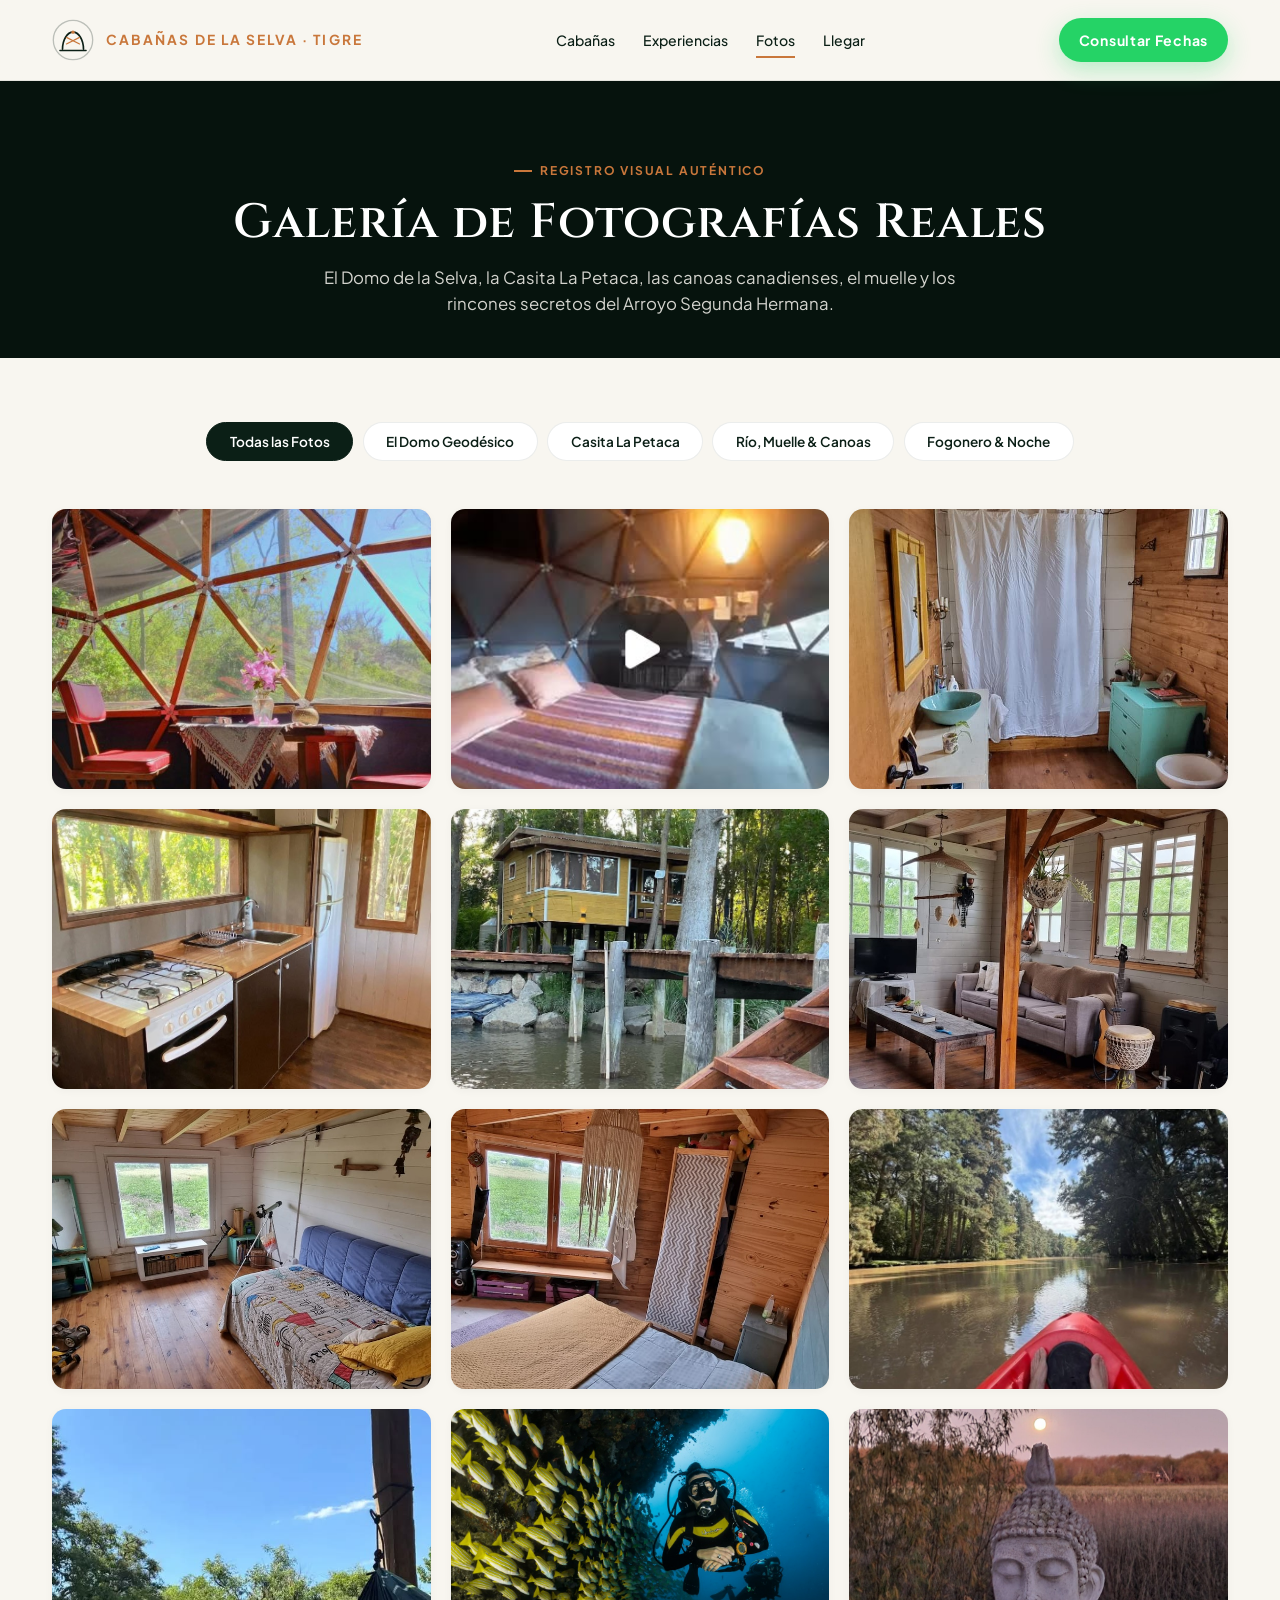
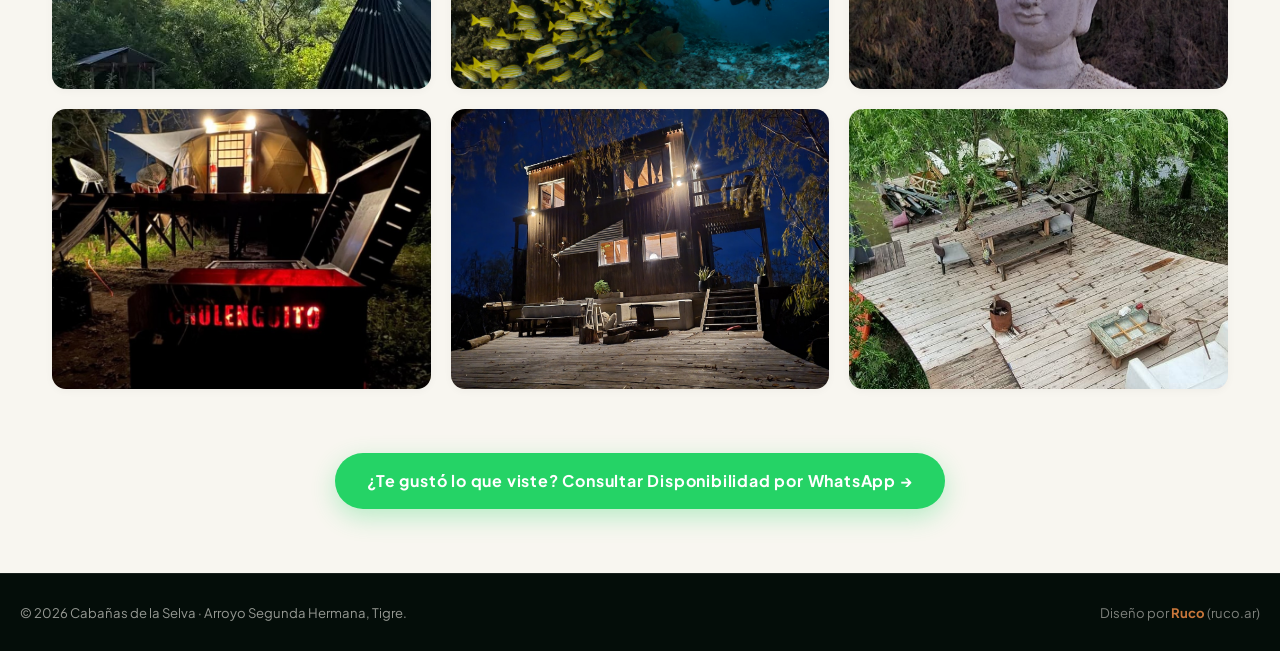
==== galeria.html @ 5b9f51e4 "subida del proyecto" ====
<!DOCTYPE html>
<html lang="es">
<head>
  <meta charset="UTF-8">
  <meta name="viewport" content="width=device-width, initial-scale=1.0">
  <title>Galería de Fotos Reales · Domo de la Selva & Casita La Petaca | Delta de Tigre</title>
  
  <meta name="description" content="Recorrido fotográfico completo de Cabañas de la Selva: El Domo geodésico, Casita La Petaca, muelle privado, canoas sobre el Arroyo Segunda Hermana y fogonero bajo las estrellas.">
  <meta name="author" content="Ruco · ruco.ar">

  <!-- Open Graph -->
  <meta property="og:type" content="website">
  <meta property="og:title" content="Galería de Fotos Reales · Cabañas de la Selva Tigre">
  <meta property="og:description" content="Fotografías 100% auténticas del Domo de la Selva, Casita La Petaca y la vida en la isla.">
  <meta property="og:image" content="images/hero-domoselva.jpg">

  <!-- Favicon -->
  <link rel="icon" type="image/svg+xml" href="data:image/svg+xml,%3Csvg xmlns='http://www.w3.org/2000/svg' viewBox='0 0 32 32'%3E%3Cpath fill='%230b1f16' d='M16 2C8.3 2 2 8.3 2 16s6.3 14 14 14 14-6.3 14-14S23.7 2 16 2zm1 4.2c3.5 1.2 6.5 4.5 7.2 8.5H17V6.2zm-2 0V15H7.8C8.5 11 11.5 7.4 15 6.2zM7.5 17H15v8.8C11.5 24.6 8.5 21 7.5 17zm9.5 8.8V17h7.5c-1 4-4 7.6-7.5 8.8z'/%3E%3C/svg%3E">

  <!-- Fonts & Styles -->
  <link rel="preconnect" href="https://fonts.googleapis.com">
  <link rel="preconnect" href="https://fonts.gstatic.com" crossorigin>
  <link rel="stylesheet" href="css/styles.css">

  <style>
    .gallery-hero {
      background-color: var(--color-primary-dark);
      color: #fff;
      padding: clamp(3rem, 6vw, 4.5rem) 0 2.5rem;
      text-align: center;
      position: relative;
    }
    .gallery-filter-bar {
      display: flex;
      justify-content: center;
      flex-wrap: wrap;
      gap: 0.6rem;
      margin: 2rem 0 3rem;
    }
    .filter-btn {
      padding: 0.6rem 1.4rem;
      border-radius: var(--radius-full);
      font-size: 0.85rem;
      font-weight: 600;
      background: var(--color-bg-surface);
      border: 1px solid var(--color-border);
      color: var(--color-primary);
      cursor: pointer;
      transition: all var(--transition-fast);
    }
    .filter-btn.active, .filter-btn:hover {
      background: var(--color-primary);
      color: #fff;
      border-color: var(--color-primary);
    }
    .gallery-masonry {
      display: grid;
      grid-template-columns: 1fr;
      gap: 1.25rem;
      margin-bottom: 4rem;
    }
    @media (min-width: 640px) {
      .gallery-masonry {
        grid-template-columns: repeat(2, 1fr);
      }
    }
    @media (min-width: 1024px) {
      .gallery-masonry {
        grid-template-columns: repeat(3, 1fr);
      }
    }
    .gallery-card {
      position: relative;
      border-radius: var(--radius-md);
      overflow: hidden;
      background: var(--color-bg-alt);
      box-shadow: var(--shadow-sm);
      transition: all var(--transition-normal);
      display: block;
      height: 280px;
    }
    .gallery-card:hover {
      transform: translateY(-4px);
      box-shadow: var(--shadow-md);
    }
    .gallery-card img {
      width: 100%;
      height: 100%;
      object-fit: cover;
      transition: transform var(--transition-slow);
    }
    .gallery-card:hover img {
      transform: scale(1.05);
    }
    .gallery-card-overlay {
      position: absolute;
      inset: 0;
      background: linear-gradient(to top, rgba(11, 31, 22, 0.85) 0%, transparent 60%);
      opacity: 0;
      display: flex;
      flex-direction: column;
      justify-content: flex-end;
      padding: 1.25rem;
      color: #fff;
      transition: opacity var(--transition-fast);
    }
    .gallery-card:hover .gallery-card-overlay {
      opacity: 1;
    }
    .gallery-card-title {
      font-size: 1rem;
      font-weight: 600;
      color: #fff;
    }
    .gallery-card-cat {
      font-size: 0.75rem;
      color: var(--color-accent);
      text-transform: uppercase;
      letter-spacing: 0.08em;
      font-weight: 700;
    }
  </style>
</head>
<body>

  <!-- Header Fijo -->
  <header class="site-header scrolled">
    <div class="container header-container">
      <a href="index.html" class="brand" aria-label="Volver al inicio">
        <svg class="brand-icon-svg" viewBox="0 0 64 64" fill="none">
          <circle cx="32" cy="32" r="30" stroke="currentColor" stroke-width="2" stroke-opacity="0.25"/>
          <path d="M16 46C16 32 23 20 32 20C41 20 48 32 48 46" stroke="currentColor" stroke-width="2.5" stroke-linecap="round"/>
          <path d="M22 28L42 38" stroke="var(--color-accent)" stroke-width="1.8" stroke-linecap="round"/>
          <path d="M42 28L22 38" stroke="var(--color-accent)" stroke-width="1.8" stroke-linecap="round"/>
          <circle cx="32" cy="20" r="2.5" fill="var(--color-accent)"/>
          <path d="M12 48H52" stroke="currentColor" stroke-width="2" stroke-linecap="round"/>
        </svg>
        <div class="brand-text">
          <span class="brand-subtitle">Cabañas de la Selva · Tigre</span>
        </div>
      </a>

      <nav class="main-nav">
        <a href="index.html#casitas" class="nav-link">Cabañas</a>
        <a href="index.html#experiencias" class="nav-link">Experiencias</a>
        <a href="galeria.html" class="nav-link active">Fotos</a>
        <a href="index.html#como-llegar" class="nav-link">Llegar</a>
      </nav>

      <div class="header-actions">
        <a href="https://wa.me/5491168408623?text=¡Hola!%20Vimos%20la%20galería%20y%20queremos%20consultar%20disponibilidad" target="_blank" rel="noopener" class="btn btn-whatsapp" style="padding: 0.65rem 1.25rem;">
          Consultar Fechas
        </a>
      </div>
    </div>
  </header>

  <!-- Hero Galería -->
  <section class="gallery-hero">
    <div class="container">
      <span class="section-tag" style="justify-content: center; color: var(--color-accent);">Registro Visual Auténtico</span>
      <h1 style="color: #fff; font-size: clamp(2rem, 4vw, 3rem); margin-bottom: 0.75rem;">
        Galería de Fotografías Reales
      </h1>
      <p style="color: rgba(248, 246, 240, 0.85); max-width: 650px; margin: 0 auto; font-size: 1.05rem;">
        El Domo de la Selva, la Casita La Petaca, las canoas canadienses, el muelle y los rincones secretos del Arroyo Segunda Hermana.
      </p>
    </div>
  </section>

  <!-- Filtros & Grid de Fotos -->
  <main class="container" style="padding-top: 2rem;">
    <div class="gallery-filter-bar">
      <button class="filter-btn active" data-filter="all">Todas las Fotos</button>
      <button class="filter-btn" data-filter="domo">El Domo Geodésico</button>
      <button class="filter-btn" data-filter="petaca">Casita La Petaca</button>
      <button class="filter-btn" data-filter="rio">Río, Muelle & Canoas</button>
      <button class="filter-btn" data-filter="noche">Fogonero & Noche</button>
    </div>

    <div class="gallery-masonry" id="gallery-grid">
      <!-- Item 1: Domo Vista Interior Real -->
      <a href="images/domo-geodesico-vista-real.jpg" class="gallery-card" data-cat="domo" data-lightbox>
        <img src="images/domo-geodesico-vista-real.jpg" alt="Interior con ventanales triangulares del Domo geodésico" loading="lazy">
        <div class="gallery-card-overlay">
          <span class="gallery-card-cat">El Domo Geodésico</span>
          <h3 class="gallery-card-title">Ventanales geométricos con vista al monte virgen</h3>
        </div>
      </a>

      <!-- Item 2: Domo Cama Real -->
      <a href="images/domo-cama-sommier-real.jpg" class="gallery-card" data-cat="domo" data-lightbox>
        <img src="images/domo-cama-sommier-real.jpg" alt="Habitación domo con sommier y mosquitero" loading="lazy">
        <div class="gallery-card-overlay">
          <span class="gallery-card-cat">El Domo Geodésico</span>
          <h3 class="gallery-card-title">Cama matrimonial cálida con mosquitero</h3>
        </div>
      </a>

      <!-- Item 3: Domo Baño Cielo -->
      <a href="images/domo-bano-cielo.jpg" class="gallery-card" data-cat="domo" data-lightbox>
        <img src="images/domo-bano-cielo.jpg" alt="Baño con techo transparente cenital" loading="lazy">
        <div class="gallery-card-overlay">
          <span class="gallery-card-cat">El Domo Geodésico</span>
          <h3 class="gallery-card-title">Baño con techo transparente y vista al cielo</h3>
        </div>
      </a>

      <!-- Item 4: Domo Cocina Deck -->
      <a href="images/domo-cocina-deck.jpg" class="gallery-card" data-cat="domo" data-lightbox>
        <img src="images/domo-cocina-deck.jpg" alt="Cocina-comedor vidriada con vista al monte" loading="lazy">
        <div class="gallery-card-overlay">
          <span class="gallery-card-cat">El Domo Geodésico</span>
          <h3 class="gallery-card-title">Cocina vidriada y deck privado</h3>
        </div>
      </a>

      <!-- Item 5: Casita La Petaca Fachada -->
      <a href="images/petaca-cabana-fachada.jpg" class="gallery-card" data-cat="petaca" data-lightbox>
        <img src="images/petaca-cabana-fachada.jpg" alt="Casita isleña tradicional sobre pilotes" loading="lazy">
        <div class="gallery-card-overlay">
          <span class="gallery-card-cat">Casita La Petaca</span>
          <h3 class="gallery-card-title">Fachada de madera y arquitectura isleña</h3>
        </div>
      </a>

      <!-- Item 6: La Petaca Living -->
      <a href="images/petaca-living-madera.jpg" class="gallery-card" data-cat="petaca" data-lightbox>
        <img src="images/petaca-living-madera.jpg" alt="Living comedor de La Petaca" loading="lazy">
        <div class="gallery-card-overlay">
          <span class="gallery-card-cat">Casita La Petaca</span>
          <h3 class="gallery-card-title">Salón estar luminoso con vista al jardín y río</h3>
        </div>
      </a>

      <!-- Item 7: La Petaca Dormitorio -->
      <a href="images/petaca-dormitorio-matrimonial.jpg" class="gallery-card" data-cat="petaca" data-lightbox>
        <img src="images/petaca-dormitorio-matrimonial.jpg" alt="Habitación matrimonial con vista al agua" loading="lazy">
        <div class="gallery-card-overlay">
          <span class="gallery-card-cat">Casita La Petaca</span>
          <h3 class="gallery-card-title">Dormitorio principal con ventana al río</h3>
        </div>
      </a>

      <!-- Item 8: Hamacas Paraguayas -->
      <a href="images/hamacas-paraguayas-sombra.jpg" class="gallery-card" data-cat="petaca" data-lightbox>
        <img src="images/hamacas-paraguayas-sombra.jpg" alt="Hamacas paraguayas bajo la casa isleña" loading="lazy">
        <div class="gallery-card-overlay">
          <span class="gallery-card-cat">Casita La Petaca</span>
          <h3 class="gallery-card-title">Galería de sombra con hamacas paraguayas</h3>
        </div>
      </a>

      <!-- Item 9: Canoa en el Río -->
      <a href="images/canoa-rio-experiencia.jpg" class="gallery-card" data-cat="rio" data-lightbox>
        <img src="images/canoa-rio-experiencia.jpg" alt="Remando en canoa canadiense por el Arroyo Segunda Hermana" loading="lazy">
        <div class="gallery-card-overlay">
          <span class="gallery-card-cat">Río & Canoas</span>
          <h3 class="gallery-card-title">Navegación libre en canoa canadiense</h3>
        </div>
      </a>

      <!-- Item 10: Muelle y Río Real -->
      <a href="images/rio-muelle-selva-real.jpg" class="gallery-card" data-cat="rio" data-lightbox>
        <img src="images/rio-muelle-selva-real.jpg" alt="Muelle privado y vegetación de selva" loading="lazy">
        <div class="gallery-card-overlay">
          <span class="gallery-card-cat">Río & Canoas</span>
          <h3 class="gallery-card-title">Muelle privado sobre el arroyo calmo</h3>
        </div>
      </a>

      <!-- Item 11: Canoas en el Muelle -->
      <a href="images/canoas-muelle.jpg" class="gallery-card" data-cat="rio" data-lightbox>
        <img src="images/canoas-muelle.jpg" alt="Canoas amarradas en el muelle de madera" loading="lazy">
        <div class="gallery-card-overlay">
          <span class="gallery-card-cat">Río & Canoas</span>
          <h3 class="gallery-card-title">Embarcaciones listas para usar con salvavidas</h3>
        </div>
      </a>

      <!-- Item 12: Muelle al Atardecer -->
      <a href="images/muelle-atardecer.jpg" class="gallery-card" data-cat="rio" data-lightbox>
        <img src="images/muelle-atardecer.jpg" alt="Atardecer dorado sobre las aguas del Delta" loading="lazy">
        <div class="gallery-card-overlay">
          <span class="gallery-card-cat">Río & Canoas</span>
          <h3 class="gallery-card-title">Tardes de mate y contemplación en el muelle</h3>
        </div>
      </a>

      <!-- Item 13: Fogonero Nocturno -->
      <a href="images/fogonero-nocturno.jpg" class="gallery-card" data-cat="noche" data-lightbox>
        <img src="images/fogonero-nocturno.jpg" alt="Fogonero a leña nocturno" loading="lazy">
        <div class="gallery-card-overlay">
          <span class="gallery-card-cat">Fogonero & Noche</span>
          <h3 class="gallery-card-title">Fuego a leña y charlas bajo las estrellas</h3>
        </div>
      </a>

      <!-- Item 14: Fogonero Cielo Estrellado -->
      <a href="images/fogonero-estrellas.jpg" class="gallery-card" data-cat="noche" data-lightbox>
        <img src="images/fogonero-estrellas.jpg" alt="Noche mágica con brasas encendidas" loading="lazy">
        <div class="gallery-card-overlay">
          <span class="gallery-card-cat">Fogonero & Noche</span>
          <h3 class="gallery-card-title">Noche isleña sin contaminación lumínica</h3>
        </div>
      </a>

      <!-- Item 15: Senderos del Parque -->
      <a href="images/selva-parque-senderos.jpg" class="gallery-card" data-cat="rio" data-lightbox>
        <img src="images/selva-parque-senderos.jpg" alt="Senderos y vegetación del monte de 1 hectárea" loading="lazy">
        <div class="gallery-card-overlay">
          <span class="gallery-card-cat">Río & Canoas</span>
          <h3 class="gallery-card-title">Más de 1 hectárea de parque silvestre protegido</h3>
        </div>
      </a>
    </div>

    <div style="text-align: center; margin-bottom: 4rem;">
      <a href="index.html#reservas" class="btn btn-whatsapp" style="font-size: 1rem; padding: 0.95rem 2rem;">
        ¿Te gustó lo que viste? Consultar Disponibilidad por WhatsApp →
      </a>
    </div>
  </main>

  <!-- Footer -->
  <footer class="site-footer">
    <div class="container footer-bottom" style="border: none; padding: 0;">
      <span>© 2026 Cabañas de la Selva · Arroyo Segunda Hermana, Tigre.</span>
      <span class="ruco-credit">Diseño por <strong>Ruco</strong> (ruco.ar)</span>
    </div>
  </footer>

  <!-- Lightbox Modal -->
  <div class="lightbox-modal" id="lightbox-modal" role="dialog" aria-hidden="true">
    <div class="lightbox-content">
      <button class="lightbox-close" id="lightbox-close" aria-label="Cerrar foto">&times;</button>
      <img src="" alt="Foto ampliada" class="lightbox-img" id="lightbox-img">
    </div>
  </div>

  <script src="js/main.js"></script>
  <script>
    // Filtro interactivo de la galería
    const filterBtns = document.querySelectorAll('.filter-btn');
    const galleryCards = document.querySelectorAll('.gallery-card');

    filterBtns.forEach(btn => {
      btn.addEventListener('click', () => {
        const filter = btn.dataset.filter;
        filterBtns.forEach(b => b.classList.remove('active'));
        btn.classList.add('active');

        galleryCards.forEach(card => {
          if (filter === 'all' || card.dataset.cat === filter) {
            card.style.display = 'block';
          } else {
            card.style.display = 'none';
          }
        });
      });
    });
  </script>
</body>
</html>
---- css/styles.css ----
/* ==========================================================================
   DOMO DE LA SELVA · CABAÑAS DE LA SELVA (DELTA DEL TIGRE)
   Desarrollo & Arquitectura Frontend - Ruco (ruco.ar)
   Enfoque: Mobile-First Senior, Rendimiento Instantáneo, Quiet Luxury & Conversión Directa
   ========================================================================== */

@import url('https://fonts.googleapis.com/css2?family=Cinzel:wght@400;500;600;700;800&family=Plus+Jakarta+Sans:wght@300;400;500;600;700&display=swap');

:root {
  /* Paleta "Deep Jungle & Warm Amber" */
  --color-primary: #0b1f16;
  --color-primary-dark: #06130d;
  --color-primary-light: #18382b;
  --color-primary-surface: #10291e;
  
  --color-accent: #c9773b;
  --color-accent-hover: #b3652c;
  --color-accent-light: #f7ede4;
  --color-accent-subtle: rgba(201, 119, 59, 0.12);
  
  --color-bg-body: #f8f6f0;
  --color-bg-surface: #ffffff;
  --color-bg-alt: #eee9df;
  --color-bg-muted: #e4ddd1;
  
  --color-text-main: #18241d;
  --color-text-muted: #516358;
  --color-text-light: #83978b;
  --color-text-inverse: #f8f6f0;
  
  --color-border: rgba(11, 31, 22, 0.08);
  --color-border-hover: rgba(201, 119, 59, 0.4);
  --color-whatsapp: #25d366;
  --color-whatsapp-dark: #128c7e;

  /* Tipografías */
  --font-display: 'Cinzel', Georgia, serif;
  --font-body: 'Plus Jakarta Sans', system-ui, -apple-system, BlinkMacSystemFont, 'Segoe UI', Roboto, sans-serif;

  /* Transiciones & Sombras */
  --transition-fast: 0.2s cubic-bezier(0.16, 1, 0.3, 1);
  --transition-normal: 0.35s cubic-bezier(0.16, 1, 0.3, 1);
  --transition-slow: 0.6s cubic-bezier(0.16, 1, 0.3, 1);

  --shadow-sm: 0 2px 8px rgba(11, 31, 22, 0.04);
  --shadow-md: 0 8px 24px rgba(11, 31, 22, 0.08);
  --shadow-lg: 0 16px 40px rgba(11, 31, 22, 0.12);
  --shadow-warm: 0 10px 30px rgba(201, 119, 59, 0.22);

  --radius-sm: 8px;
  --radius-md: 14px;
  --radius-lg: 22px;
  --radius-full: 9999px;

  --max-width: 1240px;
  --header-height: 80px;
}

/* --- Reset & Base --- */
*, *::before, *::after {
  box-sizing: border-box;
  margin: 0;
  padding: 0;
}

html {
  scroll-behavior: smooth;
  font-size: 16px;
  -webkit-text-size-adjust: 100%;
}

body {
  font-family: var(--font-body);
  background-color: var(--color-bg-body);
  color: var(--color-text-main);
  line-height: 1.6;
  -webkit-font-smoothing: antialiased;
  -moz-osx-font-smoothing: grayscale;
  overflow-x: hidden;
}

img {
  max-width: 100%;
  height: auto;
  display: block;
}

a {
  color: inherit;
  text-decoration: none;
  transition: color var(--transition-fast);
}

button, input, select, textarea {
  font-family: inherit;
  font-size: inherit;
  border: none;
  outline: none;
  background: none;
}

.container {
  width: 100%;
  max-width: var(--max-width);
  margin-left: auto;
  margin-right: auto;
  padding-left: clamp(1rem, 4vw, 2rem);
  padding-right: clamp(1rem, 4vw, 2rem);
}

/* --- Tipografía Editorial --- */
h1, h2, h3, h4, h5 {
  font-family: var(--font-display);
  font-weight: 600;
  line-height: 1.25;
  color: var(--color-primary);
  letter-spacing: 0.02em;
}

.section-tag {
  display: inline-flex;
  align-items: center;
  gap: 0.5rem;
  font-size: 0.75rem;
  font-weight: 700;
  text-transform: uppercase;
  letter-spacing: 0.15em;
  color: var(--color-accent);
  margin-bottom: 0.75rem;
}

.section-tag::before {
  content: '';
  display: inline-block;
  width: 18px;
  height: 2px;
  background-color: var(--color-accent);
}

.section-title {
  font-size: clamp(1.8rem, 3.8vw, 2.75rem);
  margin-bottom: 1rem;
}

.section-subtitle {
  font-size: clamp(1rem, 1.8vw, 1.15rem);
  color: var(--color-text-muted);
  max-width: 680px;
  line-height: 1.65;
}

.section-header-center {
  text-align: center;
  margin-bottom: clamp(2.5rem, 5vw, 4rem);
}

.section-header-center .section-tag {
  justify-content: center;
}
.section-header-center .section-tag::after {
  content: '';
  display: inline-block;
  width: 18px;
  height: 2px;
  background-color: var(--color-accent);
}
.section-header-center .section-subtitle {
  margin-left: auto;
  margin-right: auto;
}

/* --- Botones --- */
.btn {
  display: inline-flex;
  align-items: center;
  justify-content: center;
  gap: 0.6rem;
  padding: 0.85rem 1.6rem;
  font-size: 0.88rem;
  font-weight: 600;
  letter-spacing: 0.05em;
  border-radius: var(--radius-full);
  cursor: pointer;
  transition: all var(--transition-normal);
  text-align: center;
}

.btn-primary {
  background-color: var(--color-primary);
  color: #fff;
  box-shadow: var(--shadow-sm);
}
.btn-primary:hover {
  background-color: var(--color-primary-light);
  transform: translateY(-2px);
  box-shadow: var(--shadow-md);
}

.btn-accent {
  background-color: var(--color-accent);
  color: #fff;
  box-shadow: var(--shadow-warm);
}
.btn-accent:hover {
  background-color: var(--color-accent-hover);
  transform: translateY(-2px);
  box-shadow: 0 14px 34px rgba(201, 119, 59, 0.35);
}

.btn-outline {
  border: 1.5px solid var(--color-border);
  color: var(--color-primary);
  background: var(--color-bg-surface);
}
.btn-outline:hover {
  border-color: var(--color-accent);
  color: var(--color-accent);
  transform: translateY(-2px);
}

.btn-whatsapp {
  background-color: var(--color-whatsapp);
  color: #fff;
  font-weight: 700;
  box-shadow: 0 8px 24px rgba(37, 211, 102, 0.3);
}
.btn-whatsapp:hover {
  background-color: var(--color-whatsapp-dark);
  transform: translateY(-2px);
  box-shadow: 0 12px 28px rgba(37, 211, 102, 0.4);
}

/* --- 1. Barra de Anuncios Superior --- */
.announcement-bar {
  background-color: var(--color-primary-dark);
  color: rgba(248, 246, 240, 0.9);
  font-size: 0.78rem;
  padding: 0.55rem 1rem;
  display: flex;
  align-items: center;
  justify-content: center;
  gap: 1.25rem;
  text-align: center;
  position: relative;
  z-index: 101;
}

.announcement-text {
  letter-spacing: 0.04em;
}

.announcement-link {
  color: var(--color-accent);
  font-weight: 600;
  text-decoration: underline;
  text-underline-offset: 3px;
}
.announcement-link:hover {
  color: #fff;
}

/* --- 2. Header Fijo --- */
.site-header {
  position: sticky;
  top: 0;
  left: 0;
  width: 100%;
  background: rgba(248, 246, 240, 0.94);
  backdrop-filter: blur(12px);
  -webkit-backdrop-filter: blur(12px);
  border-bottom: 1px solid var(--color-border);
  z-index: 100;
  transition: all var(--transition-fast);
}

.site-header.scrolled {
  background: rgba(255, 255, 255, 0.97);
  box-shadow: 0 4px 20px rgba(11, 31, 22, 0.06);
}

.header-container {
  display: flex;
  align-items: center;
  justify-content: space-between;
  height: var(--header-height);
}

/* Marca / Logotipo */
.brand {
  display: flex;
  align-items: center;
  gap: 0.75rem;
}

.brand-icon-svg {
  width: 42px;
  height: 42px;
  color: var(--color-primary);
  flex-shrink: 0;
}

.brand-text {
  display: flex;
  flex-direction: column;
}

.brand-title {
  font-family: var(--font-display);
  font-size: 1.15rem;
  font-weight: 700;
  letter-spacing: 0.08em;
  color: var(--color-primary);
  line-height: 1.1;
}

.brand-subtitle {
  font-size: 0.8rem;
  letter-spacing: 0.12em;
  text-transform: uppercase;
  color: var(--color-accent);
  font-weight: 700;
  line-height: 1.2;
}

@media (min-width: 992px) {
  .brand-subtitle {
    font-size: 0.86rem;
    letter-spacing: 0.15em;
    white-space: nowrap;
  }
}

@media (max-width: 768px) {
  .brand {
    gap: 0.55rem;
  }
  .brand-icon-svg {
    width: 36px;
    height: 36px;
  }
  .brand-subtitle {
    font-size: 0.72rem;
    letter-spacing: 0.08em;
    line-height: 1.25;
    max-width: 145px;
  }
  .header-actions {
    gap: 0.5rem;
  }
  .header-actions .btn {
    padding: 0.55rem 0.95rem;
    font-size: 0.78rem;
    letter-spacing: 0.04em;
  }
  .menu-toggle {
    width: 38px;
    height: 38px;
  }
}

/* Navegación Desktop */
.main-nav {
  display: none;
  align-items: center;
  gap: 1.75rem;
}

@media (min-width: 992px) {
  .main-nav {
    display: flex;
  }
}

.nav-link {
  font-size: 0.88rem;
  font-weight: 500;
  color: var(--color-primary);
  position: relative;
  padding: 0.4rem 0;
}

.nav-link::after {
  content: '';
  position: absolute;
  bottom: 0;
  left: 0;
  width: 0;
  height: 2px;
  background-color: var(--color-accent);
  transition: width var(--transition-normal);
}

.nav-link:hover::after,
.nav-link.active::after {
  width: 100%;
}

/* Acciones del Header */
.header-actions {
  display: flex;
  align-items: center;
  gap: 1rem;
}

.header-ig {
  display: none;
  align-items: center;
  gap: 0.4rem;
  font-size: 0.82rem;
  font-weight: 600;
  color: var(--color-primary);
  padding: 0.5rem 0.85rem;
  border-radius: var(--radius-full);
  background: var(--color-bg-alt);
  transition: all var(--transition-fast);
}

.header-ig:hover {
  background: var(--color-accent-subtle);
  color: var(--color-accent);
}

@media (min-width: 768px) {
  .header-ig {
    display: flex;
  }
}

/* Hamburguesa Mobile */
.menu-toggle {
  display: flex;
  flex-direction: column;
  justify-content: center;
  align-items: center;
  width: 44px;
  height: 44px;
  cursor: pointer;
  z-index: 105;
}

@media (min-width: 992px) {
  .menu-toggle {
    display: none;
  }
}

.menu-toggle-bars span {
  display: block;
  width: 24px;
  height: 2px;
  background-color: var(--color-primary);
  margin: 5px 0;
  transition: all var(--transition-fast);
  border-radius: 2px;
}

.menu-toggle.active span:nth-child(1) {
  transform: translateY(7px) rotate(45deg);
}
.menu-toggle.active span:nth-child(2) {
  opacity: 0;
}
.menu-toggle.active span:nth-child(3) {
  transform: translateY(-7px) rotate(-45deg);
}

/* Drawer Mobile */
.mobile-drawer-overlay {
  position: fixed;
  inset: 0;
  background: rgba(11, 31, 22, 0.6);
  backdrop-filter: blur(4px);
  opacity: 0;
  visibility: hidden;
  transition: all var(--transition-normal);
  z-index: 102;
}

.mobile-drawer-overlay.active {
  opacity: 1;
  visibility: visible;
}

.mobile-drawer {
  position: fixed;
  top: 0;
  right: -320px;
  width: 300px;
  max-width: 85vw;
  height: 100%;
  background: var(--color-bg-surface);
  box-shadow: -8px 0 30px rgba(0, 0, 0, 0.15);
  display: flex;
  flex-direction: column;
  padding: 2rem 1.5rem;
  transition: right var(--transition-normal);
  z-index: 103;
}

.mobile-drawer.active {
  right: 0;
}

.mobile-drawer-top {
  display: flex;
  justify-content: space-between;
  align-items: center;
  margin-bottom: 2rem;
  padding-bottom: 1rem;
  border-bottom: 1px solid var(--color-border);
}

.mobile-drawer-close {
  font-size: 1.5rem;
  color: var(--color-text-muted);
  cursor: pointer;
  padding: 0.5rem;
}

.mobile-nav-list {
  display: flex;
  flex-direction: column;
  gap: 1.25rem;
  list-style: none;
}

.mobile-nav-link {
  font-size: 1.05rem;
  font-weight: 600;
  color: var(--color-primary);
  display: flex;
  align-items: center;
  justify-content: space-between;
}

.mobile-drawer-footer {
  margin-top: auto;
  padding-top: 1.5rem;
  border-top: 1px solid var(--color-border);
  display: flex;
  flex-direction: column;
  gap: 0.75rem;
}

/* --- 3. Hero Section Editorial con Video Background --- */
.hero-section {
  position: relative;
  min-height: calc(100vh - var(--header-height));
  display: flex;
  align-items: center;
  background-color: var(--color-primary-dark);
  color: #fff;
  overflow: hidden;
  padding: clamp(3rem, 6vw, 5.5rem) 0;
}

.hero-media-wrap {
  position: absolute;
  inset: 0;
  width: 100%;
  height: 100%;
  overflow: hidden;
  z-index: 0;
}

.hero-bg-video,
.hero-bg-media {
  position: absolute;
  inset: 0;
  width: 100%;
  height: 100%;
  object-fit: cover;
  object-position: center center;
  opacity: 0.48;
  filter: saturate(1.15) contrast(1.05);
  transition: opacity var(--transition-slow);
}

.hero-overlay {
  position: absolute;
  inset: 0;
  background: linear-gradient(
    to bottom,
    rgba(11, 31, 22, 0.72) 0%,
    rgba(11, 31, 22, 0.38) 40%,
    rgba(11, 31, 22, 0.88) 100%
  );
  z-index: 1;
}

/* --- Botón de Audio Icono en el Hero (Transparente / Glassmorphism) --- */
.hero-sound-icon-btn {
  width: 42px;
  height: 42px;
  border-radius: 50%;
  display: inline-flex;
  align-items: center;
  justify-content: center;
  background: rgba(255, 255, 255, 0.12);
  backdrop-filter: blur(10px);
  -webkit-backdrop-filter: blur(10px);
  border: 1.5px solid rgba(255, 255, 255, 0.35);
  color: #ffffff;
  cursor: pointer;
  transition: all var(--transition-fast);
  box-shadow: 0 4px 14px rgba(0, 0, 0, 0.15);
  padding: 0;
}

.hero-sound-icon-btn:hover {
  background: rgba(255, 255, 255, 0.22);
  border-color: rgba(255, 255, 255, 0.7);
  color: #ffffff;
  transform: scale(1.08);
  box-shadow: 0 6px 18px rgba(0, 0, 0, 0.25);
}

.hero-sound-icon-btn.active {
  background: rgba(255, 255, 255, 0.28);
  border-color: #ffffff;
  color: #ffffff;
  box-shadow: 0 0 16px rgba(255, 255, 255, 0.35);
  animation: soundPulseGlow 2s infinite alternate ease-in-out;
}

@keyframes soundPulseGlow {
  0% { box-shadow: 0 0 0 0 rgba(255, 255, 255, 0.4); }
  100% { box-shadow: 0 0 0 8px rgba(255, 255, 255, 0); }
}

.hero-content {
  position: relative;
  z-index: 2;
  max-width: 780px;
}

.hero-badge-wrap {
  display: inline-flex;
  align-items: center;
  gap: 0.6rem;
  background: rgba(255, 255, 255, 0.1);
  border: 1px solid rgba(255, 255, 255, 0.18);
  backdrop-filter: blur(8px);
  -webkit-backdrop-filter: blur(8px);
  padding: 0.35rem 0.95rem;
  border-radius: var(--radius-full);
  font-size: 0.78rem;
  font-weight: 600;
  letter-spacing: 0.08em;
  color: #fff;
  margin-bottom: 1.25rem;
}

.hero-badge-wrap .dot {
  width: 8px;
  height: 8px;
  background-color: var(--color-accent);
  border-radius: 50%;
  box-shadow: 0 0 10px var(--color-accent);
}

.hero-title {
  font-size: clamp(2rem, 4.5vw, 3.4rem);
  color: #fff;
  line-height: 1.18;
  margin-bottom: 1rem;
}

.hero-title em {
  font-style: italic;
  font-weight: 400;
  color: var(--color-accent);
  font-family: 'Cinzel', Georgia, serif;
}

.hero-description {
  font-size: clamp(0.95rem, 1.6vw, 1.15rem);
  color: rgba(248, 246, 240, 0.9);
  line-height: 1.65;
  margin-bottom: 1.75rem;
  max-width: 660px;
}

.hero-actions {
  display: flex;
  flex-direction: column;
  align-items: flex-start;
  gap: 0.85rem;
  margin-bottom: 2rem;
}

.hero-btn-casitas {
  font-size: 0.92rem;
  padding: 0.8rem 1.8rem;
  letter-spacing: 0.05em;
  font-weight: 600;
  color: #ffffff;
  background: rgba(255, 255, 255, 0.12);
  backdrop-filter: blur(10px);
  -webkit-backdrop-filter: blur(10px);
  border: 1.5px solid rgba(255, 255, 255, 0.38);
  border-radius: var(--radius-full);
  box-shadow: 0 4px 16px rgba(0, 0, 0, 0.15);
  transition: all var(--transition-fast);
}

.hero-btn-casitas:hover {
  background: rgba(255, 255, 255, 0.22);
  border-color: rgba(255, 255, 255, 0.75);
  color: #ffffff;
  transform: translateY(-2px);
  box-shadow: 0 6px 20px rgba(0, 0, 0, 0.25);
}

.hero-tickers {
  display: flex;
  flex-wrap: wrap;
  gap: 1.25rem 2rem;
  padding-top: 1.25rem;
  border-top: 1px solid rgba(255, 255, 255, 0.14);
}

.hero-ticker-item {
  display: flex;
  align-items: center;
  gap: 0.5rem;
  font-size: 0.85rem;
  font-weight: 500;
  color: rgba(248, 246, 240, 0.85);
}

.hero-ticker-item svg {
  color: var(--color-accent);
  flex-shrink: 0;
}

@media (max-width: 768px) {
  .hero-section {
    padding: 2.25rem 0 3.5rem;
    min-height: calc(100vh - var(--header-height));
  }
  .hero-badge-wrap {
    margin-bottom: 0.75rem;
    font-size: 0.68rem;
    padding: 0.3rem 0.75rem;
  }
  .hero-title {
    font-size: clamp(1.75rem, 6.5vw, 2.15rem);
    line-height: 1.22;
    margin-bottom: 0.75rem;
  }
  .hero-description {
    font-size: 0.88rem;
    line-height: 1.5;
    margin-bottom: 1.35rem;
  }
  .hero-actions {
    margin-bottom: 1.25rem;
    gap: 0.75rem;
  }
  .hero-btn-casitas {
    padding: 0.75rem 1.45rem;
    font-size: 0.84rem;
  }
  .hero-sound-icon-btn {
    width: 40px;
    height: 40px;
  }
  .hero-tickers {
    gap: 0.65rem 1rem;
    padding-top: 0.85rem;
  }
  .hero-ticker-item {
    font-size: 0.75rem;
  }
}

/* --- 4. Motor de Reservas & Disponibilidad (Tactical Booking Box) --- */
.booking-section {
  position: relative;
  z-index: 10;
  margin-top: -45px;
  margin-bottom: clamp(3rem, 6vw, 5rem);
}

.booking-card {
  background: var(--color-bg-surface);
  border-radius: var(--radius-lg);
  padding: clamp(1.5rem, 3.5vw, 2.25rem);
  box-shadow: var(--shadow-lg);
  border: 1px solid var(--color-border);
}

.booking-card-header {
  display: flex;
  flex-wrap: wrap;
  justify-content: space-between;
  align-items: center;
  gap: 0.75rem;
  margin-bottom: 1.5rem;
  padding-bottom: 1rem;
  border-bottom: 1px solid var(--color-border);
}

.booking-card-title {
  font-size: 1.2rem;
  color: var(--color-primary);
}

.booking-card-badge {
  font-size: 0.78rem;
  font-weight: 600;
  color: var(--color-accent);
  background: var(--color-accent-subtle);
  padding: 0.25rem 0.75rem;
  border-radius: var(--radius-full);
}

.booking-grid {
  display: grid;
  grid-template-columns: 1fr;
  gap: 1rem;
}

@media (min-width: 768px) {
  .booking-grid {
    grid-template-columns: 1.3fr 1fr 1fr 1.5fr;
    align-items: flex-end;
  }
}

.booking-field {
  display: flex;
  flex-direction: column;
  gap: 0.4rem;
}

.booking-label {
  font-size: 0.78rem;
  font-weight: 700;
  text-transform: uppercase;
  letter-spacing: 0.08em;
  color: var(--color-text-muted);
}

.booking-input-wrap {
  position: relative;
  display: flex;
  align-items: center;
  background: var(--color-bg-alt);
  border-radius: var(--radius-md);
  border: 1.5px solid transparent;
  transition: all var(--transition-fast);
}

.booking-input-wrap:focus-within {
  border-color: var(--color-accent);
  background: #fff;
  box-shadow: 0 0 0 3px var(--color-accent-subtle);
}

.booking-input-wrap svg {
  margin-left: 0.9rem;
  color: var(--color-accent);
  flex-shrink: 0;
}

.booking-select,
.booking-input {
  width: 100%;
  padding: 0.85rem 0.9rem;
  font-size: 0.92rem;
  font-weight: 600;
  color: var(--color-primary);
  background: transparent;
  cursor: pointer;
}

.booking-btn {
  width: 100%;
  height: 52px;
}

.booking-guarantee {
  display: flex;
  align-items: center;
  justify-content: center;
  gap: 1.5rem;
  margin-top: 1rem;
  font-size: 0.78rem;
  color: var(--color-text-muted);
  flex-wrap: wrap;
}

/* --- 5. Casitas Showcase (El Domo vs La Petaca) --- */
.showcase-section {
  padding: clamp(3rem, 6vw, 5rem) 0;
}

.units-tabs {
  display: flex;
  justify-content: center;
  gap: 0.75rem;
  margin-bottom: 2.5rem;
  flex-wrap: wrap;
}

.unit-tab-btn {
  padding: 0.75rem 1.75rem;
  border-radius: var(--radius-full);
  font-weight: 600;
  font-size: 0.92rem;
  background: var(--color-bg-surface);
  border: 1.5px solid var(--color-border);
  color: var(--color-primary);
  cursor: pointer;
  transition: all var(--transition-fast);
}

.unit-tab-btn.active {
  background: var(--color-primary);
  color: #fff;
  border-color: var(--color-primary);
  box-shadow: var(--shadow-md);
}

.unit-card {
  display: none;
  background: var(--color-bg-surface);
  border-radius: var(--radius-lg);
  overflow: hidden;
  box-shadow: var(--shadow-md);
  border: 1px solid var(--color-border);
}

.unit-card.active {
  display: grid;
  grid-template-columns: 1fr;
  animation: fadeIn 0.4s ease;
}

@media (min-width: 992px) {
  .unit-card.active {
    grid-template-columns: 1.15fr 1fr;
  }
}

@keyframes fadeIn {
  from { opacity: 0; transform: translateY(10px); }
  to { opacity: 1; transform: translateY(0); }
}

.unit-gallery {
  position: relative;
  display: flex;
  flex-direction: column;
}

.unit-main-img {
  width: 100%;
  height: clamp(300px, 42vw, 520px);
  object-fit: cover;
}

.unit-thumbs-grid {
  display: grid;
  grid-template-columns: repeat(4, 1fr);
  gap: 6px;
  padding: 6px;
  background: var(--color-bg-alt);
}

.unit-thumb-btn {
  height: 80px;
  border-radius: var(--radius-sm);
  overflow: hidden;
  cursor: pointer;
  border: 2px solid transparent;
  transition: all var(--transition-fast);
}

.unit-thumb-btn.active {
  border-color: var(--color-accent);
}

.unit-thumb-btn img {
  width: 100%;
  height: 100%;
  object-fit: cover;
}

.unit-info-body {
  padding: clamp(1.75rem, 4vw, 3rem);
  display: flex;
  flex-direction: column;
  justify-content: space-between;
}

.unit-top-meta {
  display: flex;
  align-items: center;
  gap: 0.75rem;
  margin-bottom: 0.75rem;
}

.unit-badge {
  font-size: 0.75rem;
  font-weight: 700;
  text-transform: uppercase;
  letter-spacing: 0.08em;
  background: var(--color-accent-subtle);
  color: var(--color-accent);
  padding: 0.25rem 0.7rem;
  border-radius: var(--radius-full);
}

.unit-capacity {
  font-size: 0.85rem;
  font-weight: 600;
  color: var(--color-text-muted);
}

.unit-name {
  font-size: clamp(1.6rem, 2.5vw, 2.2rem);
  margin-bottom: 1rem;
}

.unit-lead {
  font-size: 1rem;
  color: var(--color-text-muted);
  line-height: 1.65;
  margin-bottom: 1.5rem;
}

.unit-features-grid {
  display: grid;
  grid-template-columns: repeat(auto-fill, minmax(180px, 1fr));
  gap: 0.85rem;
  margin-bottom: 2rem;
  padding: 1.25rem;
  background: var(--color-bg-alt);
  border-radius: var(--radius-md);
}

.unit-feat-item {
  display: flex;
  align-items: center;
  gap: 0.55rem;
  font-size: 0.85rem;
  font-weight: 600;
  color: var(--color-primary);
}

.unit-feat-item svg {
  color: var(--color-accent);
  flex-shrink: 0;
}

.unit-cta-block {
  display: flex;
  flex-wrap: wrap;
  align-items: center;
  justify-content: space-between;
  gap: 1rem;
  padding-top: 1.5rem;
  border-top: 1px solid var(--color-border);
}

.unit-price-note {
  font-size: 0.82rem;
  color: var(--color-text-muted);
}
.unit-price-note strong {
  color: var(--color-primary);
  font-size: 1.05rem;
  display: block;
}

/* --- 6. Experiencias & Vivencias de Selva (Editorial Quiet Luxury) --- */
.experiences-section {
  background-color: var(--color-bg-alt);
  padding: clamp(3.5rem, 7vw, 6rem) 0;
}

.exp-editorial-wrap {
  max-width: 980px;
  margin: 0 auto;
}

.exp-editorial-quote {
  background: var(--color-bg-surface);
  border-radius: var(--radius-lg);
  padding: clamp(1.75rem, 4vw, 2.75rem);
  border-left: 4px solid var(--color-accent);
  box-shadow: var(--shadow-sm);
  margin-bottom: clamp(2rem, 4vw, 3rem);
}

.quote-text {
  font-family: var(--font-display);
  font-size: clamp(1.15rem, 2.2vw, 1.45rem);
  font-style: italic;
  color: var(--color-primary);
  line-height: 1.55;
  margin-bottom: 0.85rem;
}

.quote-author {
  display: block;
  font-size: 0.85rem;
  font-weight: 700;
  color: var(--color-accent);
  letter-spacing: 0.08em;
  text-transform: uppercase;
}

.exp-editorial-story {
  display: grid;
  grid-template-columns: 1fr;
  gap: clamp(1.5rem, 3.5vw, 3rem);
  margin-bottom: clamp(2.5rem, 5vw, 3.5rem);
}

@media (min-width: 768px) {
  .exp-editorial-story {
    grid-template-columns: 1fr 1fr;
  }
}

.exp-story-col {
  display: flex;
  flex-direction: column;
  gap: 1rem;
}

.story-heading {
  font-size: clamp(1.3rem, 2.2vw, 1.6rem);
  color: var(--color-primary);
  margin-bottom: 0.25rem;
  position: relative;
  padding-bottom: 0.6rem;
}

.story-heading::after {
  content: '';
  position: absolute;
  bottom: 0;
  left: 0;
  width: 32px;
  height: 2px;
  background-color: var(--color-accent);
}

.exp-story-col p {
  font-size: 0.98rem;
  color: var(--color-text-muted);
  line-height: 1.75;
}

.exp-editorial-features {
  display: grid;
  grid-template-columns: 1fr;
  gap: 1rem;
}

@media (min-width: 640px) {
  .exp-editorial-features {
    grid-template-columns: repeat(2, 1fr);
  }
}

@media (min-width: 1024px) {
  .exp-editorial-features {
    grid-template-columns: repeat(4, 1fr);
  }
}

.exp-feature-pill {
  background: var(--color-bg-surface);
  border-radius: var(--radius-md);
  padding: 1.35rem 1.25rem;
  border: 1px solid var(--color-border);
  box-shadow: var(--shadow-sm);
  display: flex;
  flex-direction: column;
  gap: 0.75rem;
  transition: all var(--transition-fast);
}

.exp-feature-pill:hover {
  transform: translateY(-3px);
  border-color: var(--color-border-hover);
  box-shadow: var(--shadow-md);
}

.pill-icon {
  font-size: 1.75rem;
  line-height: 1;
}

.pill-text strong {
  display: block;
  font-family: var(--font-display);
  font-size: 1.05rem;
  color: var(--color-primary);
  margin-bottom: 0.35rem;
}

.pill-text span {
  display: block;
  font-size: 0.85rem;
  color: var(--color-text-muted);
  line-height: 1.5;
}

/* --- 7. Logística Fluvial ("Cómo Llegar") --- */
.logistics-section {
  padding: clamp(3.5rem, 7vw, 6rem) 0;
}

.logistics-grid {
  display: grid;
  grid-template-columns: 1fr;
  gap: 1.5rem;
  margin-bottom: 3rem;
}

@media (min-width: 992px) {
  .logistics-grid {
    grid-template-columns: repeat(3, 1fr);
  }
}

.logistics-card {
  background: var(--color-bg-surface);
  border-radius: var(--radius-lg);
  padding: 2rem;
  border: 1px solid var(--color-border);
  box-shadow: var(--shadow-sm);
  display: flex;
  flex-direction: column;
}

.logistics-header {
  display: flex;
  align-items: center;
  gap: 0.9rem;
  margin-bottom: 1.25rem;
}

.logistics-icon-circle {
  width: 48px;
  height: 48px;
  background: var(--color-accent-subtle);
  color: var(--color-accent);
  border-radius: 50%;
  display: flex;
  align-items: center;
  justify-content: center;
  flex-shrink: 0;
}

.logistics-name {
  font-size: 1.15rem;
}

.logistics-time {
  font-size: 0.8rem;
  font-weight: 700;
  color: var(--color-accent);
  text-transform: uppercase;
}

.logistics-desc {
  font-size: 0.9rem;
  color: var(--color-text-muted);
  line-height: 1.6;
  margin-bottom: 1.25rem;
}

.logistics-steps {
  list-style: none;
  display: flex;
  flex-direction: column;
  gap: 0.6rem;
  margin-top: auto;
  font-size: 0.84rem;
  color: var(--color-primary);
  font-weight: 600;
}

.logistics-steps li {
  display: flex;
  align-items: flex-start;
  gap: 0.5rem;
}

.logistics-steps li::before {
  content: '✓';
  color: var(--color-accent);
  font-weight: 800;
}

.map-card {
  background: var(--color-primary);
  color: #fff;
  border-radius: var(--radius-lg);
  padding: clamp(2rem, 4vw, 3rem);
  display: grid;
  grid-template-columns: 1fr;
  gap: 2rem;
  align-items: center;
}

@media (min-width: 992px) {
  .map-card {
    grid-template-columns: 1.2fr 1fr;
  }
}

.map-card h3 {
  color: #fff;
  font-size: clamp(1.4rem, 2.5vw, 1.85rem);
  margin-bottom: 0.75rem;
}

.map-card p {
  color: rgba(248, 246, 240, 0.85);
  font-size: 0.95rem;
  line-height: 1.6;
  margin-bottom: 1.5rem;
}

.map-coordinates {
  display: inline-flex;
  align-items: center;
  gap: 0.5rem;
  background: rgba(255, 255, 255, 0.1);
  padding: 0.4rem 0.9rem;
  border-radius: var(--radius-sm);
  font-family: monospace;
  font-size: 0.85rem;
  color: var(--color-accent);
  margin-bottom: 1.5rem;
}

.map-actions {
  display: flex;
  flex-wrap: wrap;
  gap: 0.85rem;
}

.map-visual-box {
  border-radius: var(--radius-md);
  overflow: hidden;
  box-shadow: var(--shadow-lg);
}

.map-visual-box img {
  width: 100%;
  height: 260px;
  object-fit: cover;
}

/* --- 8. FAQ Accordion --- */
.faq-section {
  background-color: var(--color-bg-alt);
  padding: clamp(3.5rem, 7vw, 6rem) 0;
}

.faq-accordion {
  max-width: 820px;
  margin: 0 auto;
  display: flex;
  flex-direction: column;
  gap: 0.85rem;
}

.faq-item {
  background: var(--color-bg-surface);
  border-radius: var(--radius-md);
  border: 1px solid var(--color-border);
  overflow: hidden;
  transition: all var(--transition-fast);
}

.faq-question {
  width: 100%;
  padding: 1.25rem 1.5rem;
  display: flex;
  justify-content: space-between;
  align-items: center;
  text-align: left;
  font-weight: 700;
  font-size: 1rem;
  color: var(--color-primary);
  cursor: pointer;
}

.faq-icon {
  width: 20px;
  height: 20px;
  color: var(--color-accent);
  transition: transform var(--transition-fast);
  flex-shrink: 0;
}

.faq-item.active .faq-icon {
  transform: rotate(180deg);
}

.faq-answer {
  max-height: 0;
  overflow: hidden;
  transition: max-height var(--transition-normal);
  padding: 0 1.5rem;
  color: var(--color-text-muted);
  font-size: 0.92rem;
  line-height: 1.65;
}

.faq-item.active .faq-answer {
  max-height: 300px;
  padding-bottom: 1.25rem;
}

/* --- 9. Banner de Cierre & CTA WhatsApp --- */
.cta-banner-section {
  padding: clamp(4rem, 8vw, 7rem) 0;
  background: var(--color-primary-dark);
  color: #fff;
  text-align: center;
  position: relative;
  overflow: hidden;
}

.cta-banner-content {
  position: relative;
  z-index: 2;
  max-width: 720px;
  margin: 0 auto;
}

.cta-banner-title {
  color: #fff;
  font-size: clamp(2rem, 4vw, 3rem);
  margin-bottom: 1.25rem;
}

.cta-banner-desc {
  font-size: 1.1rem;
  color: rgba(248, 246, 240, 0.85);
  margin-bottom: 2rem;
  line-height: 1.6;
}

.cta-banner-buttons {
  display: flex;
  justify-content: center;
  flex-wrap: wrap;
  gap: 1rem;
}

/* --- 10. Footer Minimalista --- */
.site-footer {
  background: #040d09;
  color: rgba(248, 246, 240, 0.6);
  padding: 1.75rem 0;
  border-top: 1px solid rgba(255, 255, 255, 0.08);
  font-size: 0.85rem;
}

.footer-bottom {
  display: flex;
  flex-wrap: wrap;
  justify-content: space-between;
  align-items: center;
  gap: 1rem;
  font-size: 0.82rem;
}

.ruco-credit {
  color: rgba(248, 246, 240, 0.5);
}
.ruco-credit strong {
  color: var(--color-accent);
}

@media (max-width: 768px) {
  .site-footer {
    padding: 1.5rem 0 5.25rem;
  }
  .footer-bottom {
    flex-direction: column;
    text-align: center;
    gap: 0.6rem;
  }
}

/* --- 11. Barra Flotante Mobile (Sticky Dock) --- */
.mobile-sticky-dock {
  position: fixed;
  bottom: 0;
  left: 0;
  width: 100%;
  background: rgba(255, 255, 255, 0.98);
  backdrop-filter: blur(12px);
  padding: 0.75rem 1rem;
  display: flex;
  align-items: center;
  justify-content: space-between;
  gap: 0.75rem;
  box-shadow: 0 -4px 20px rgba(0, 0, 0, 0.12);
  z-index: 99;
  border-top: 1px solid var(--color-border);
  transform: translateY(100%);
  transition: transform var(--transition-normal);
}

.mobile-sticky-dock.visible {
  transform: translateY(0);
}

@media (min-width: 768px) {
  .mobile-sticky-dock {
    display: none !important;
  }
}

.dock-info {
  display: flex;
  flex-direction: column;
}

.dock-title {
  font-size: 0.85rem;
  font-weight: 700;
  color: var(--color-primary);
}

.dock-sub {
  font-size: 0.72rem;
  color: var(--color-accent);
  font-weight: 600;
}

.dock-btn {
  padding: 0.65rem 1.15rem;
  font-size: 0.82rem;
  white-space: nowrap;
}

/* --- 12. Modal Lightbox para Galería --- */
.lightbox-modal {
  position: fixed;
  inset: 0;
  background: rgba(6, 19, 13, 0.96);
  z-index: 200;
  display: flex;
  align-items: center;
  justify-content: center;
  padding: 1.5rem;
  opacity: 0;
  visibility: hidden;
  transition: all var(--transition-fast);
}

.lightbox-modal.active {
  opacity: 1;
  visibility: visible;
}

.lightbox-content {
  position: relative;
  max-width: 90vw;
  max-height: 85vh;
}

.lightbox-img {
  max-width: 100%;
  max-height: 85vh;
  object-fit: contain;
  border-radius: var(--radius-sm);
  box-shadow: 0 10px 40px rgba(0, 0, 0, 0.5);
}

.lightbox-close {
  position: absolute;
  top: -45px;
  right: 0;
  color: #fff;
  font-size: 2rem;
  cursor: pointer;
  background: none;
  padding: 0.2rem;
}
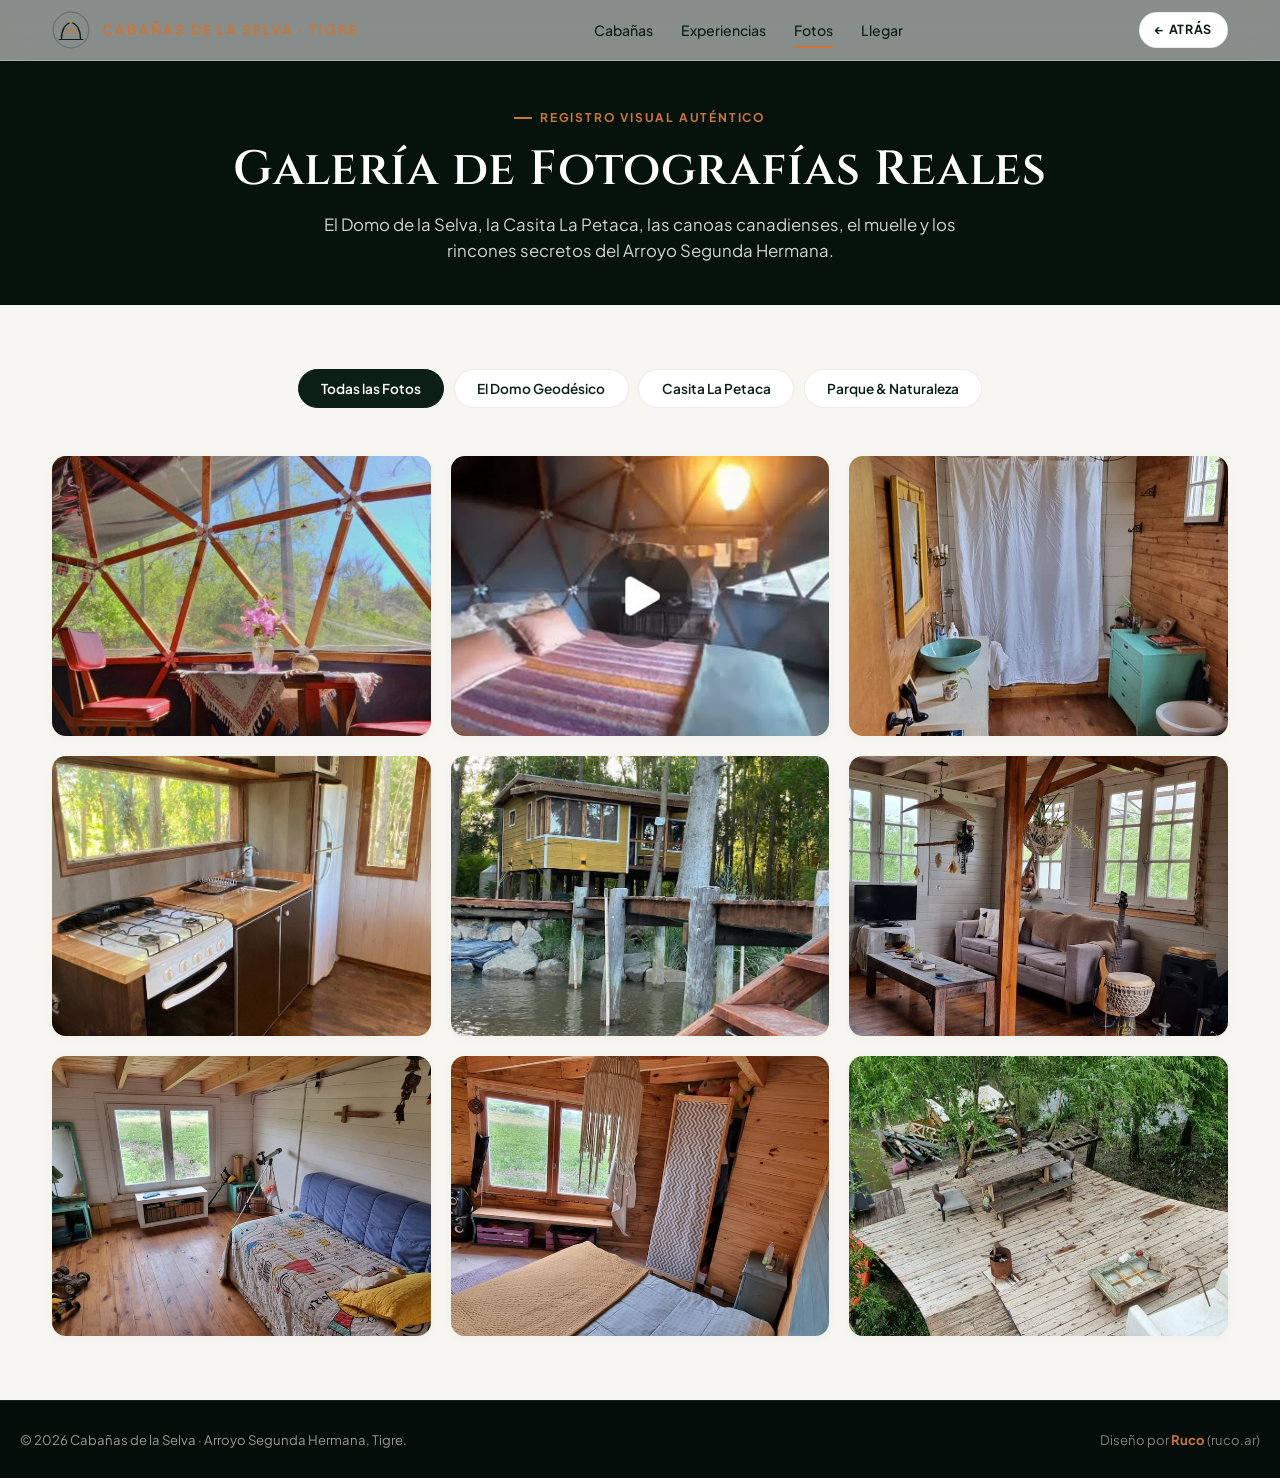
==== commit f415111a: "cambios1" ====
--- a/galeria.html
+++ b/galeria.html
@@ -26,7 +26,7 @@
     .gallery-hero {
       background-color: var(--color-primary-dark);
       color: #fff;
-      padding: clamp(3rem, 6vw, 4.5rem) 0 2.5rem;
+      padding: calc(var(--header-height) + 2.5rem) 0 2.5rem;
       text-align: center;
       position: relative;
     }
@@ -148,8 +148,8 @@
       </nav>
 
       <div class="header-actions">
-        <a href="https://wa.me/5491168408623?text=¡Hola!%20Vimos%20la%20galería%20y%20queremos%20consultar%20disponibilidad" target="_blank" rel="noopener" class="btn btn-whatsapp" style="padding: 0.65rem 1.25rem;">
-          Consultar Fechas
+        <a href="index.html" class="btn btn-outline" style="padding: 0.42rem 0.95rem; font-size: 0.78rem; font-weight: 700; letter-spacing: 0.05em;">
+          ← ATRÁS
         </a>
       </div>
     </div>
@@ -174,8 +174,7 @@
       <button class="filter-btn active" data-filter="all">Todas las Fotos</button>
       <button class="filter-btn" data-filter="domo">El Domo Geodésico</button>
       <button class="filter-btn" data-filter="petaca">Casita La Petaca</button>
-      <button class="filter-btn" data-filter="rio">Río, Muelle & Canoas</button>
-      <button class="filter-btn" data-filter="noche">Fogonero & Noche</button>
+      <button class="filter-btn" data-filter="rio">Parque & Naturaleza</button>
     </div>
 
     <div class="gallery-masonry" id="gallery-grid">
@@ -251,75 +250,17 @@
         </div>
       </a>
 
-      <!-- Item 9: Canoa en el Río -->
-      <a href="images/canoa-rio-experiencia.jpg" class="gallery-card" data-cat="rio" data-lightbox>
-        <img src="images/canoa-rio-experiencia.jpg" alt="Remando en canoa canadiense por el Arroyo Segunda Hermana" loading="lazy">
-        <div class="gallery-card-overlay">
-          <span class="gallery-card-cat">Río & Canoas</span>
-          <h3 class="gallery-card-title">Navegación libre en canoa canadiense</h3>
-        </div>
-      </a>
-
-      <!-- Item 10: Muelle y Río Real -->
-      <a href="images/rio-muelle-selva-real.jpg" class="gallery-card" data-cat="rio" data-lightbox>
-        <img src="images/rio-muelle-selva-real.jpg" alt="Muelle privado y vegetación de selva" loading="lazy">
-        <div class="gallery-card-overlay">
-          <span class="gallery-card-cat">Río & Canoas</span>
-          <h3 class="gallery-card-title">Muelle privado sobre el arroyo calmo</h3>
-        </div>
-      </a>
-
-      <!-- Item 11: Canoas en el Muelle -->
-      <a href="images/canoas-muelle.jpg" class="gallery-card" data-cat="rio" data-lightbox>
-        <img src="images/canoas-muelle.jpg" alt="Canoas amarradas en el muelle de madera" loading="lazy">
-        <div class="gallery-card-overlay">
-          <span class="gallery-card-cat">Río & Canoas</span>
-          <h3 class="gallery-card-title">Embarcaciones listas para usar con salvavidas</h3>
-        </div>
-      </a>
-
-      <!-- Item 12: Muelle al Atardecer -->
-      <a href="images/muelle-atardecer.jpg" class="gallery-card" data-cat="rio" data-lightbox>
-        <img src="images/muelle-atardecer.jpg" alt="Atardecer dorado sobre las aguas del Delta" loading="lazy">
-        <div class="gallery-card-overlay">
-          <span class="gallery-card-cat">Río & Canoas</span>
-          <h3 class="gallery-card-title">Tardes de mate y contemplación en el muelle</h3>
-        </div>
-      </a>
-
-      <!-- Item 13: Fogonero Nocturno -->
-      <a href="images/fogonero-nocturno.jpg" class="gallery-card" data-cat="noche" data-lightbox>
-        <img src="images/fogonero-nocturno.jpg" alt="Fogonero a leña nocturno" loading="lazy">
-        <div class="gallery-card-overlay">
-          <span class="gallery-card-cat">Fogonero & Noche</span>
-          <h3 class="gallery-card-title">Fuego a leña y charlas bajo las estrellas</h3>
-        </div>
-      </a>
-
-      <!-- Item 14: Fogonero Cielo Estrellado -->
-      <a href="images/fogonero-estrellas.jpg" class="gallery-card" data-cat="noche" data-lightbox>
-        <img src="images/fogonero-estrellas.jpg" alt="Noche mágica con brasas encendidas" loading="lazy">
-        <div class="gallery-card-overlay">
-          <span class="gallery-card-cat">Fogonero & Noche</span>
-          <h3 class="gallery-card-title">Noche isleña sin contaminación lumínica</h3>
-        </div>
-      </a>
-
-      <!-- Item 15: Senderos del Parque -->
+      <!-- Item 9: Senderos del Parque -->
       <a href="images/selva-parque-senderos.jpg" class="gallery-card" data-cat="rio" data-lightbox>
         <img src="images/selva-parque-senderos.jpg" alt="Senderos y vegetación del monte de 1 hectárea" loading="lazy">
         <div class="gallery-card-overlay">
-          <span class="gallery-card-cat">Río & Canoas</span>
+          <span class="gallery-card-cat">Parque & Naturaleza</span>
           <h3 class="gallery-card-title">Más de 1 hectárea de parque silvestre protegido</h3>
         </div>
       </a>
     </div>
 
-    <div style="text-align: center; margin-bottom: 4rem;">
-      <a href="index.html#reservas" class="btn btn-whatsapp" style="font-size: 1rem; padding: 0.95rem 2rem;">
-        ¿Te gustó lo que viste? Consultar Disponibilidad por WhatsApp →
-      </a>
-    </div>
+
   </main>
 
   <!-- Footer -->
@@ -329,6 +270,13 @@
       <span class="ruco-credit">Diseño por <strong>Ruco</strong> (ruco.ar)</span>
     </div>
   </footer>
+
+  <!-- Botón Flotante Discreto WhatsApp -->
+  <a href="https://wa.me/5491168408623?text=¡Hola!%20Vimos%20la%20web%20y%20queremos%20consultar%20disponibilidad" target="_blank" rel="noopener" class="whatsapp-float-btn" aria-label="Consultar por WhatsApp" title="Consultar por WhatsApp">
+    <svg width="28" height="28" viewBox="0 0 24 24" fill="currentColor">
+      <path d="M17.472 14.382c-.301-.15-1.78-.879-2.056-.98-.276-.1-.477-.15-.678.15-.201.3-.778.98-.954 1.18-.175.201-.351.226-.652.075-1.928-.966-3.193-2.189-4.469-4.38-.337-.58-.035-.895.116-1.045.135-.136.3-.351.451-.527.151-.176.201-.301.301-.502.101-.2.05-.376-.025-.526-.075-.151-.678-1.633-.929-2.235-.244-.587-.492-.507-.677-.516-.176-.008-.376-.01-.577-.01-.201 0-.527.075-.803.376-.276.3-1.054 1.03-1.054 2.511 0 1.481 1.079 2.91 1.23 3.111.15.201 2.124 3.243 5.145 4.549.718.311 1.279.497 1.716.636.722.23 1.378.197 1.897.12.578-.087 1.78-.727 2.031-1.429.251-.702.251-1.303.176-1.429-.076-.126-.277-.201-.578-.352zM12 21.82c-1.748 0-3.46-.46-4.966-1.332l-.356-.211-3.69 1.196 1.218-3.597-.232-.37C3.045 15.952 2.5 14.011 2.5 12c0-5.238 4.262-9.5 9.5-9.5 2.538 0 4.924.989 6.72 2.784A9.444 9.444 0 0 1 21.5 12c0 5.238-4.262 9.82-9.5 9.82zm8.411-17.91A11.89 11.89 0 0 0 12 .08C5.424.08.08 5.424.08 12c0 2.1.548 4.148 1.589 5.961L0 24l6.19-1.624C7.94 23.35 9.947 23.92 12 23.92c6.576 0 11.92-5.344 11.92-11.92 0-3.184-1.24-6.177-3.509-8.41z"/>
+    </svg>
+  </a>
 
   <!-- Lightbox Modal -->
   <div class="lightbox-modal" id="lightbox-modal" role="dialog" aria-hidden="true">
--- a/css/styles.css
+++ b/css/styles.css
@@ -30,8 +30,8 @@
   
   --color-border: rgba(11, 31, 22, 0.08);
   --color-border-hover: rgba(201, 119, 59, 0.4);
-  --color-whatsapp: #25d366;
-  --color-whatsapp-dark: #128c7e;
+  --color-whatsapp: #1f6d46;
+  --color-whatsapp-dark: #165636;
 
   /* Tipografías */
   --font-display: 'Cinzel', Georgia, serif;
@@ -53,7 +53,7 @@
   --radius-full: 9999px;
 
   --max-width: 1240px;
-  --header-height: 80px;
+  --header-height: 60px;
 }
 
 /* --- Reset & Base --- */
@@ -115,6 +115,10 @@
   line-height: 1.25;
   color: var(--color-primary);
   letter-spacing: 0.02em;
+}
+
+section[id] {
+  scroll-margin-top: calc(var(--header-height) + 1.25rem);
 }
 
 .section-tag {
@@ -221,13 +225,13 @@
 .btn-whatsapp {
   background-color: var(--color-whatsapp);
   color: #fff;
-  font-weight: 700;
-  box-shadow: 0 8px 24px rgba(37, 211, 102, 0.3);
+  font-weight: 600;
+  box-shadow: 0 4px 14px rgba(31, 109, 70, 0.18);
 }
 .btn-whatsapp:hover {
   background-color: var(--color-whatsapp-dark);
   transform: translateY(-2px);
-  box-shadow: 0 12px 28px rgba(37, 211, 102, 0.4);
+  box-shadow: 0 6px 18px rgba(31, 109, 70, 0.25);
 }
 
 /* --- 1. Barra de Anuncios Superior --- */
@@ -259,22 +263,25 @@
   color: #fff;
 }
 
-/* --- 2. Header Fijo --- */
+/* --- 2. Header Fijo (Transparente / Glassmorphism Editorial) --- */
 .site-header {
-  position: sticky;
+  position: fixed;
   top: 0;
   left: 0;
   width: 100%;
-  background: rgba(248, 246, 240, 0.94);
-  backdrop-filter: blur(12px);
-  -webkit-backdrop-filter: blur(12px);
-  border-bottom: 1px solid var(--color-border);
+  background: rgba(255, 255, 255, 0.52);
+  backdrop-filter: blur(14px);
+  -webkit-backdrop-filter: blur(14px);
+  border-bottom: 1px solid rgba(255, 255, 255, 0.28);
   z-index: 100;
-  transition: all var(--transition-fast);
+  transition: background var(--transition-normal), box-shadow var(--transition-normal), border-color var(--transition-normal);
 }
 
 .site-header.scrolled {
-  background: rgba(255, 255, 255, 0.97);
+  background: rgba(255, 255, 255, 0.78);
+  backdrop-filter: blur(16px);
+  -webkit-backdrop-filter: blur(16px);
+  border-bottom: 1px solid rgba(11, 31, 22, 0.08);
   box-shadow: 0 4px 20px rgba(11, 31, 22, 0.06);
 }
 
@@ -293,8 +300,8 @@
 }
 
 .brand-icon-svg {
-  width: 42px;
-  height: 42px;
+  width: 38px;
+  height: 38px;
   color: var(--color-primary);
   flex-shrink: 0;
 }
@@ -331,12 +338,15 @@
 }
 
 @media (max-width: 768px) {
+  :root {
+    --header-height: 52px;
+  }
   .brand {
-    gap: 0.55rem;
+    gap: 0.5rem;
   }
   .brand-icon-svg {
-    width: 36px;
-    height: 36px;
+    width: 32px;
+    height: 32px;
   }
   .brand-subtitle {
     font-size: 0.72rem;
@@ -345,16 +355,20 @@
     max-width: 145px;
   }
   .header-actions {
-    gap: 0.5rem;
+    gap: 0.45rem;
   }
   .header-actions .btn {
-    padding: 0.55rem 0.95rem;
-    font-size: 0.78rem;
+    padding: 0.42rem 0.85rem;
+    font-size: 0.76rem;
     letter-spacing: 0.04em;
   }
   .menu-toggle {
-    width: 38px;
-    height: 38px;
+    width: 34px;
+    height: 34px;
+  }
+  .menu-toggle-bars span {
+    width: 20px;
+    margin: 4px 0;
   }
 }
 
@@ -545,13 +559,14 @@
 /* --- 3. Hero Section Editorial con Video Background --- */
 .hero-section {
   position: relative;
-  min-height: calc(100vh - var(--header-height));
+  min-height: 100vh;
+  min-height: 100dvh;
   display: flex;
   align-items: center;
   background-color: var(--color-primary-dark);
   color: #fff;
   overflow: hidden;
-  padding: clamp(3rem, 6vw, 5.5rem) 0;
+  padding: calc(var(--header-height) + 2rem) 0 3.5rem;
 }
 
 .hero-media-wrap {
@@ -581,9 +596,9 @@
   inset: 0;
   background: linear-gradient(
     to bottom,
-    rgba(11, 31, 22, 0.72) 0%,
-    rgba(11, 31, 22, 0.38) 40%,
-    rgba(11, 31, 22, 0.88) 100%
+    rgba(11, 31, 22, 0.38) 0%,
+    rgba(11, 31, 22, 0.28) 40%,
+    rgba(11, 31, 22, 0.86) 100%
   );
   z-index: 1;
 }
@@ -736,8 +751,9 @@
 
 @media (max-width: 768px) {
   .hero-section {
-    padding: 2.25rem 0 3.5rem;
-    min-height: calc(100vh - var(--header-height));
+    padding: calc(var(--header-height) + 1.25rem) 0 2rem;
+    min-height: 100vh;
+    min-height: 100dvh;
   }
   .hero-badge-wrap {
     margin-bottom: 0.75rem;
@@ -779,7 +795,7 @@
 .booking-section {
   position: relative;
   z-index: 10;
-  margin-top: -45px;
+  margin-top: clamp(1.5rem, 4vw, 3rem);
   margin-bottom: clamp(3rem, 6vw, 5rem);
 }
 
@@ -878,22 +894,31 @@
 
 .booking-btn {
   width: 100%;
-  height: 52px;
+  height: 48px;
+  font-size: 0.88rem;
+  letter-spacing: 0.02em;
 }
 
 .booking-guarantee {
   display: flex;
   align-items: center;
   justify-content: center;
-  gap: 1.5rem;
-  margin-top: 1rem;
-  font-size: 0.78rem;
+  margin-top: 0.85rem;
+  font-size: 0.82rem;
   color: var(--color-text-muted);
-  flex-wrap: wrap;
+}
+
+.booking-guarantee span {
+  display: inline-flex;
+  align-items: center;
+  gap: 0.4rem;
 }
 
 /* --- 5. Casitas Showcase (El Domo vs La Petaca) --- */
 .showcase-section {
+  position: relative;
+  z-index: 5;
+  background-color: var(--color-bg-body);
   padding: clamp(3rem, 6vw, 5rem) 0;
 }
 
@@ -1036,7 +1061,7 @@
   display: grid;
   grid-template-columns: repeat(auto-fill, minmax(180px, 1fr));
   gap: 0.85rem;
-  margin-bottom: 2rem;
+  margin-bottom: 0;
   padding: 1.25rem;
   background: var(--color-bg-alt);
   border-radius: var(--radius-md);
@@ -1076,10 +1101,53 @@
   display: block;
 }
 
-/* --- 6. Experiencias & Vivencias de Selva (Editorial Quiet Luxury) --- */
+/* --- 6. Experiencias & Vivencias de Selva (Fondo Fijo Cañaveral) --- */
 .experiences-section {
-  background-color: var(--color-bg-alt);
+  position: relative;
+  background-color: #06130d;
+  background-image: 
+    linear-gradient(180deg, 
+      rgba(6, 19, 13, 0.84) 0%, 
+      rgba(6, 19, 13, 0.62) 30%, 
+      rgba(6, 19, 13, 0.68) 70%, 
+      rgba(6, 19, 13, 0.92) 100%),
+    url('../images/experiencia-bambu-bg.jpg');
+  background-attachment: fixed;
+  background-position: center center;
+  background-repeat: no-repeat;
+  background-size: cover;
   padding: clamp(3.5rem, 7vw, 6rem) 0;
+  overflow: hidden;
+  color: #f8f6f0;
+}
+
+@media (max-width: 768px) {
+  .experiences-section {
+    background-position: center 65%;
+  }
+}
+
+.exp-content-wrap {
+  position: relative;
+  z-index: 2;
+}
+
+.experiences-section .section-tag {
+  color: #e08b58;
+}
+
+.experiences-section .section-tag::before {
+  background-color: #e08b58;
+}
+
+.experiences-section .section-title {
+  color: #f8f6f0;
+  text-shadow: 0 2px 14px rgba(0, 0, 0, 0.5);
+}
+
+.experiences-section .section-subtitle {
+  color: rgba(248, 246, 240, 0.88);
+  max-width: 680px;
 }
 
 .exp-editorial-wrap {
@@ -1087,37 +1155,10 @@
   margin: 0 auto;
 }
 
-.exp-editorial-quote {
-  background: var(--color-bg-surface);
-  border-radius: var(--radius-lg);
-  padding: clamp(1.75rem, 4vw, 2.75rem);
-  border-left: 4px solid var(--color-accent);
-  box-shadow: var(--shadow-sm);
-  margin-bottom: clamp(2rem, 4vw, 3rem);
-}
-
-.quote-text {
-  font-family: var(--font-display);
-  font-size: clamp(1.15rem, 2.2vw, 1.45rem);
-  font-style: italic;
-  color: var(--color-primary);
-  line-height: 1.55;
-  margin-bottom: 0.85rem;
-}
-
-.quote-author {
-  display: block;
-  font-size: 0.85rem;
-  font-weight: 700;
-  color: var(--color-accent);
-  letter-spacing: 0.08em;
-  text-transform: uppercase;
-}
-
 .exp-editorial-story {
   display: grid;
   grid-template-columns: 1fr;
-  gap: clamp(1.5rem, 3.5vw, 3rem);
+  gap: clamp(1.5rem, 3.5vw, 2.5rem);
   margin-bottom: clamp(2.5rem, 5vw, 3.5rem);
 }
 
@@ -1128,17 +1169,31 @@
 }
 
 .exp-story-col {
+  background: rgba(6, 19, 13, 0.68);
+  backdrop-filter: blur(14px);
+  -webkit-backdrop-filter: blur(14px);
+  border: 1px solid rgba(255, 255, 255, 0.14);
+  border-radius: var(--radius-lg);
+  padding: clamp(1.75rem, 3.5vw, 2.5rem);
+  box-shadow: 0 16px 40px rgba(0, 0, 0, 0.35);
   display: flex;
   flex-direction: column;
-  gap: 1rem;
+  gap: 1.15rem;
+  transition: transform var(--transition-normal), border-color var(--transition-normal);
+}
+
+.exp-story-col:hover {
+  border-color: rgba(201, 119, 59, 0.5);
+  transform: translateY(-2px);
 }
 
 .story-heading {
   font-size: clamp(1.3rem, 2.2vw, 1.6rem);
-  color: var(--color-primary);
+  color: #ffffff;
   margin-bottom: 0.25rem;
   position: relative;
   padding-bottom: 0.6rem;
+  font-family: var(--font-display);
 }
 
 .story-heading::after {
@@ -1146,15 +1201,15 @@
   position: absolute;
   bottom: 0;
   left: 0;
-  width: 32px;
+  width: 36px;
   height: 2px;
   background-color: var(--color-accent);
 }
 
 .exp-story-col p {
   font-size: 0.98rem;
-  color: var(--color-text-muted);
-  line-height: 1.75;
+  color: rgba(248, 246, 240, 0.88);
+  line-height: 1.8;
 }
 
 .exp-editorial-features {
@@ -1176,11 +1231,13 @@
 }
 
 .exp-feature-pill {
-  background: var(--color-bg-surface);
+  background: rgba(6, 19, 13, 0.65);
+  backdrop-filter: blur(12px);
+  -webkit-backdrop-filter: blur(12px);
+  border: 1px solid rgba(255, 255, 255, 0.14);
   border-radius: var(--radius-md);
   padding: 1.35rem 1.25rem;
-  border: 1px solid var(--color-border);
-  box-shadow: var(--shadow-sm);
+  box-shadow: 0 8px 24px rgba(0, 0, 0, 0.28);
   display: flex;
   flex-direction: column;
   gap: 0.75rem;
@@ -1189,8 +1246,9 @@
 
 .exp-feature-pill:hover {
   transform: translateY(-3px);
-  border-color: var(--color-border-hover);
-  box-shadow: var(--shadow-md);
+  background: rgba(6, 19, 13, 0.8);
+  border-color: var(--color-accent);
+  box-shadow: 0 12px 28px rgba(0, 0, 0, 0.4);
 }
 
 .pill-icon {
@@ -1202,19 +1260,22 @@
   display: block;
   font-family: var(--font-display);
   font-size: 1.05rem;
-  color: var(--color-primary);
+  color: #ffffff;
   margin-bottom: 0.35rem;
 }
 
 .pill-text span {
   display: block;
   font-size: 0.85rem;
-  color: var(--color-text-muted);
+  color: rgba(248, 246, 240, 0.82);
   line-height: 1.5;
 }
 
 /* --- 7. Logística Fluvial ("Cómo Llegar") --- */
 .logistics-section {
+  position: relative;
+  z-index: 5;
+  background-color: var(--color-bg-body);
   padding: clamp(3.5rem, 7vw, 6rem) 0;
 }
 
@@ -1234,18 +1295,42 @@
 .logistics-card {
   background: var(--color-bg-surface);
   border-radius: var(--radius-lg);
-  padding: 2rem;
+  padding: 1.25rem 1.5rem;
   border: 1px solid var(--color-border);
   box-shadow: var(--shadow-sm);
   display: flex;
   flex-direction: column;
+  transition: all var(--transition-fast);
+}
+
+.logistics-card:hover {
+  border-color: var(--color-border-hover);
+  box-shadow: var(--shadow-md);
+}
+
+.logistics-card.active {
+  border-color: rgba(201, 119, 59, 0.4);
+  box-shadow: var(--shadow-md);
 }
 
 .logistics-header {
   display: flex;
   align-items: center;
+  justify-content: space-between;
+  gap: 1rem;
+  cursor: pointer;
+  user-select: none;
+  background: none;
+  border: none;
+  padding: 0;
+  width: 100%;
+  text-align: left;
+}
+
+.logistics-header-info {
+  display: flex;
+  align-items: center;
   gap: 0.9rem;
-  margin-bottom: 1.25rem;
 }
 
 .logistics-icon-circle {
@@ -1261,21 +1346,78 @@
 }
 
 .logistics-name {
-  font-size: 1.15rem;
+  font-size: 1.12rem;
+  color: var(--color-primary);
+  margin-bottom: 0.15rem;
 }
 
 .logistics-time {
-  font-size: 0.8rem;
+  font-size: 0.78rem;
   font-weight: 700;
   color: var(--color-accent);
   text-transform: uppercase;
+}
+
+.logistics-toggle-pill {
+  display: inline-flex;
+  align-items: center;
+  gap: 0.35rem;
+  padding: 0.35rem 0.65rem;
+  background: var(--color-bg-alt);
+  border-radius: 20px;
+  font-size: 0.76rem;
+  font-weight: 700;
+  color: var(--color-accent);
+  flex-shrink: 0;
+  transition: all var(--transition-fast);
+}
+
+.logistics-card:hover .logistics-toggle-pill {
+  background: var(--color-accent-subtle);
+}
+
+.logistics-chevron {
+  width: 16px;
+  height: 16px;
+  color: var(--color-accent);
+  transition: transform var(--transition-normal);
+  flex-shrink: 0;
+}
+
+.logistics-card.active .logistics-chevron {
+  transform: rotate(180deg);
+}
+
+.logistics-collapse {
+  display: grid;
+  grid-template-rows: 0fr;
+  transition: grid-template-rows 0.35s cubic-bezier(0.16, 1, 0.3, 1);
+}
+
+.logistics-card.active .logistics-collapse {
+  grid-template-rows: 1fr;
+}
+
+.logistics-content-inner {
+  overflow: hidden;
+  opacity: 0;
+  transform: translateY(-4px);
+  transition: opacity 0.3s ease, transform 0.3s ease;
+}
+
+.logistics-card.active .logistics-content-inner {
+  opacity: 1;
+  transform: translateY(0);
+  padding-top: 1.25rem;
+  margin-top: 1rem;
+  border-top: 1px solid var(--color-border);
 }
 
 .logistics-desc {
   font-size: 0.9rem;
   color: var(--color-text-muted);
   line-height: 1.6;
-  margin-bottom: 1.25rem;
+  margin-bottom: 1.15rem;
 }
 
 .logistics-steps {
@@ -1283,7 +1425,6 @@
   display: flex;
   flex-direction: column;
   gap: 0.6rem;
-  margin-top: auto;
   font-size: 0.84rem;
   color: var(--color-primary);
   font-weight: 600;
@@ -1318,17 +1459,39 @@
   }
 }
 
-.map-card h3 {
+.map-btn-wrap {
+  margin-bottom: 1.25rem;
+}
+
+.btn-navegar {
+  background: rgba(201, 119, 59, 0.72);
+  backdrop-filter: blur(8px);
+  -webkit-backdrop-filter: blur(8px);
+  border: 1px solid rgba(201, 119, 59, 0.4);
   color: #fff;
-  font-size: clamp(1.4rem, 2.5vw, 1.85rem);
-  margin-bottom: 0.75rem;
+  font-weight: 700;
+  letter-spacing: 0.05em;
+  padding: 0.75rem 1.65rem;
+  border-radius: var(--radius-full);
+  box-shadow: 0 4px 16px rgba(201, 119, 59, 0.2);
+  transition: all var(--transition-normal);
+  display: inline-flex;
+  align-items: center;
+  justify-content: center;
+}
+
+.btn-navegar:hover {
+  background: rgba(201, 119, 59, 0.88);
+  transform: translateY(-2px);
+  box-shadow: 0 6px 20px rgba(201, 119, 59, 0.32);
+  border-color: rgba(201, 119, 59, 0.65);
 }
 
 .map-card p {
   color: rgba(248, 246, 240, 0.85);
   font-size: 0.95rem;
   line-height: 1.6;
-  margin-bottom: 1.5rem;
+  margin-bottom: 1.25rem;
 }
 
 .map-coordinates {
@@ -1341,25 +1504,23 @@
   font-family: monospace;
   font-size: 0.85rem;
   color: var(--color-accent);
-  margin-bottom: 1.5rem;
-}
-
-.map-actions {
-  display: flex;
-  flex-wrap: wrap;
-  gap: 0.85rem;
+  margin-bottom: 0;
 }
 
 .map-visual-box {
   border-radius: var(--radius-md);
   overflow: hidden;
   box-shadow: var(--shadow-lg);
-}
-
+  background: #18382b;
+}
+
+.map-visual-box iframe,
 .map-visual-box img {
   width: 100%;
-  height: 260px;
+  height: 280px;
   object-fit: cover;
+  border: 0;
+  display: block;
 }
 
 /* --- 8. FAQ Accordion --- */
@@ -1488,7 +1649,7 @@
 
 @media (max-width: 768px) {
   .site-footer {
-    padding: 1.5rem 0 5.25rem;
+    padding: 1.75rem 0;
   }
   .footer-bottom {
     flex-direction: column;
@@ -1497,57 +1658,68 @@
   }
 }
 
-/* --- 11. Barra Flotante Mobile (Sticky Dock) --- */
-.mobile-sticky-dock {
+/* --- 11. Botón Flotante Discreto de WhatsApp --- */
+.whatsapp-float-btn {
   position: fixed;
-  bottom: 0;
-  left: 0;
-  width: 100%;
-  background: rgba(255, 255, 255, 0.98);
-  backdrop-filter: blur(12px);
-  padding: 0.75rem 1rem;
-  display: flex;
-  align-items: center;
-  justify-content: space-between;
-  gap: 0.75rem;
-  box-shadow: 0 -4px 20px rgba(0, 0, 0, 0.12);
-  z-index: 99;
-  border-top: 1px solid var(--color-border);
-  transform: translateY(100%);
-  transition: transform var(--transition-normal);
-}
-
-.mobile-sticky-dock.visible {
-  transform: translateY(0);
-}
-
-@media (min-width: 768px) {
-  .mobile-sticky-dock {
-    display: none !important;
-  }
-}
-
-.dock-info {
-  display: flex;
-  flex-direction: column;
-}
-
-.dock-title {
-  font-size: 0.85rem;
-  font-weight: 700;
-  color: var(--color-primary);
-}
-
-.dock-sub {
-  font-size: 0.72rem;
-  color: var(--color-accent);
-  font-weight: 600;
-}
-
-.dock-btn {
-  padding: 0.65rem 1.15rem;
-  font-size: 0.82rem;
-  white-space: nowrap;
+  bottom: calc(1.5rem + env(safe-area-inset-bottom, 0px));
+  right: calc(1.5rem + env(safe-area-inset-right, 0px));
+  width: 52px;
+  height: 52px;
+  border-radius: 50%;
+  background: #25D366;
+  color: #ffffff;
+  display: flex;
+  align-items: center;
+  justify-content: center;
+  box-shadow: 0 4px 16px rgba(37, 211, 102, 0.4), 0 3px 10px rgba(0, 0, 0, 0.15);
+  z-index: 120;
+  text-decoration: none;
+  opacity: 0;
+  visibility: hidden;
+  pointer-events: none;
+  transform: translateY(18px) scale(0.85);
+  transition: opacity 0.35s cubic-bezier(0.16, 1, 0.3, 1),
+              transform 0.35s cubic-bezier(0.16, 1, 0.3, 1),
+              visibility 0.35s,
+              background-color 0.2s ease,
+              box-shadow 0.2s ease;
+}
+
+.whatsapp-float-btn svg {
+  width: 28px;
+  height: 28px;
+  fill: currentColor;
+}
+
+.whatsapp-float-btn.visible {
+  opacity: 1;
+  visibility: visible;
+  pointer-events: auto;
+  transform: translateY(0) scale(1);
+}
+
+.whatsapp-float-btn:hover {
+  background: #20ba5a;
+  color: #ffffff;
+  transform: translateY(-2px) scale(1.05);
+  box-shadow: 0 6px 22px rgba(37, 211, 102, 0.5), 0 4px 14px rgba(0, 0, 0, 0.2);
+}
+
+.whatsapp-float-btn:active {
+  transform: translateY(0) scale(0.95);
+}
+
+@media (max-width: 768px) {
+  .whatsapp-float-btn {
+    bottom: calc(1.25rem + env(safe-area-inset-bottom, 0px));
+    right: calc(1.25rem + env(safe-area-inset-right, 0px));
+    width: 50px;
+    height: 50px;
+  }
+  .whatsapp-float-btn svg {
+    width: 26px;
+    height: 26px;
+  }
 }
 
 /* --- 12. Modal Lightbox para Galería --- */
